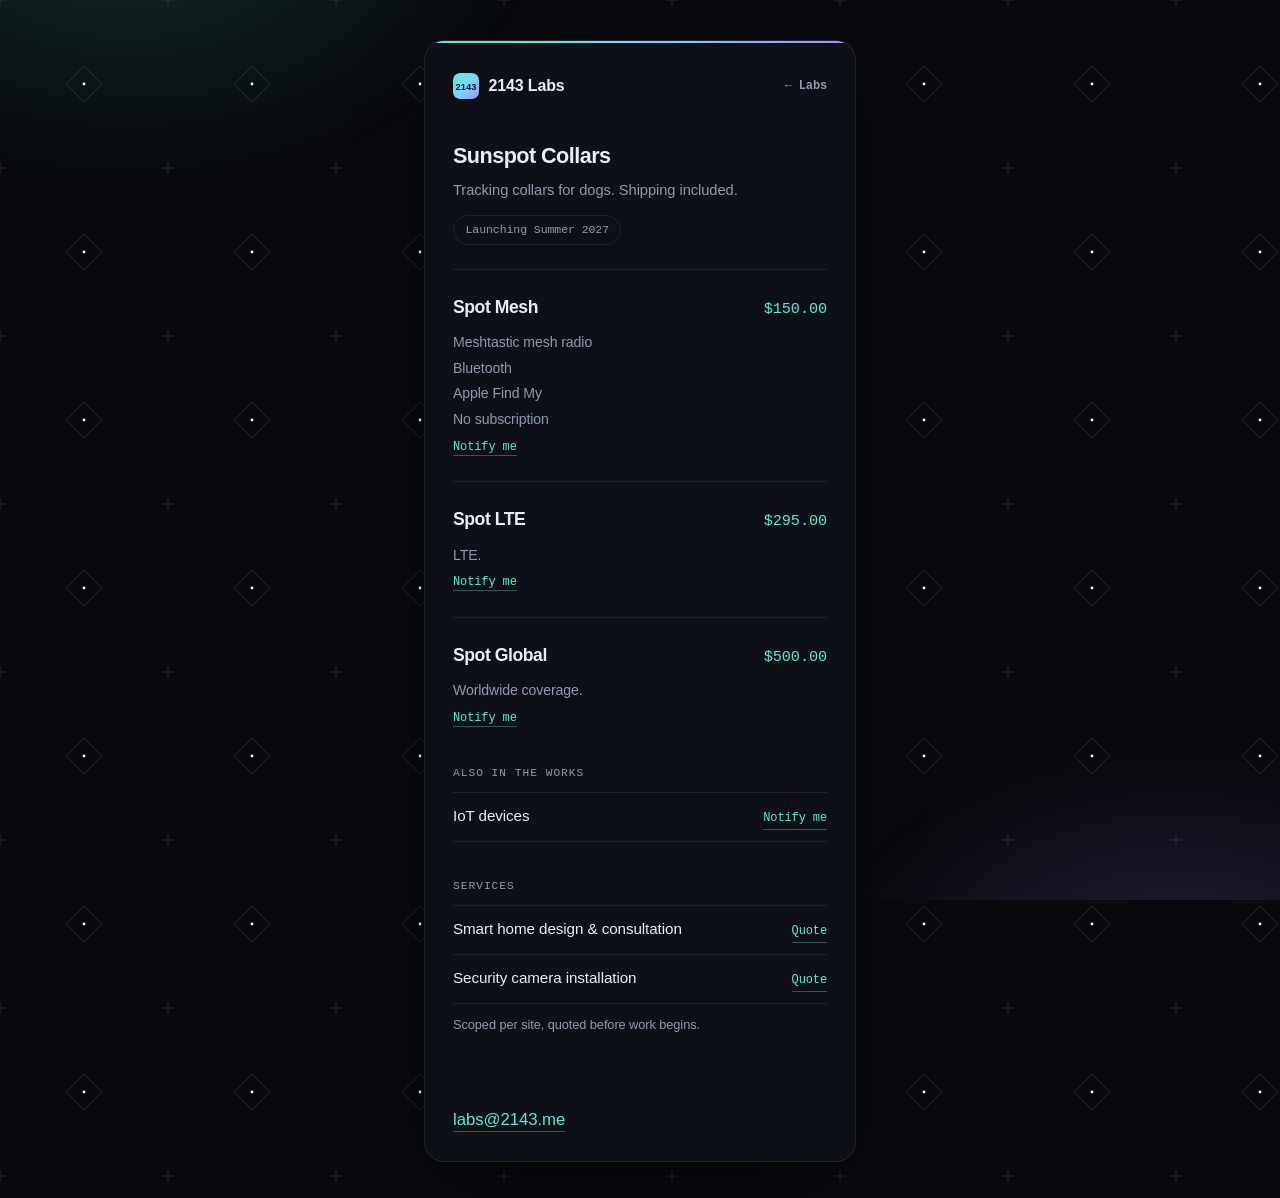
==== store/index.html @ ad85647a "feat(store): add Sunspot Collars pre-launch store page Adds /store/ announcing the Sunspot Collars l" ====
<!doctype html>
<html lang="en">
<head>
  <meta charset="utf-8">
  <meta name="viewport" content="width=device-width, initial-scale=1">
  <title>Sunspot Collars — 2143 Labs</title>
  <meta name="description" content="Sunspot Collars — mesh, LTE, and global tracking collars. Launching Summer 2027.">
  <meta name="theme-color" content="#08090d">
  <meta name="color-scheme" content="dark">
  <link rel="icon" href="/favicon.svg" type="image/svg+xml">
  <link rel="canonical" href="https://labs.2143.me/store/">
  <meta property="og:type" content="website">
  <meta property="og:title" content="Sunspot Collars — 2143 Labs">
  <meta property="og:description" content="Mesh, LTE, and global tracking collars. Launching Summer 2027.">
  <meta property="og:url" content="https://labs.2143.me/store/">
  <link rel="stylesheet" href="/style.css">
</head>
<!--
  NOT LAUNCHED. Nothing here is purchasable; every CTA is interest capture.

  OPEN VALUES
    - Spot LTE's only known fact is "LTE". Its feature list is unfilled.
    - Spot Global's transport is UNCONFIRMED. Do not assume satellite.
    - Tier prices are visible while unlaunched. Hide them if they may move.
    - "No subscription" on Mesh follows from Meshtastic + Bluetooth + Find My
      (all licence-free, no airtime). Confirm before making it a claim.
    - Notify targets are mailto placeholders. A real waitlist needs a backend,
      and is the only thing on this page that would measure demand.
  OPEN QUESTIONS
    - does Mesh need a base station or a second Meshtastic node to be useful?
    - what airtime do LTE and Global include, and for how long?
    - do LTE and Global also carry Bluetooth and Find My as fallback?
-->
<body>
  <main class="viewport">
    <header class="brand">
      <img src="/favicon.svg" alt="" width="26" height="26">
      <span>2143 Labs</span>
      <a class="back" href="/">← Labs</a>
    </header>

    <section class="item">
      <div class="item__head">
        <h1 class="item__name">Sunspot Collars</h1>
      </div>
      <p class="item__desc">Tracking collars for dogs. Shipping included.</p>
      <p class="launch">Launching Summer 2027</p>
    </section>

    <section class="tier">
      <div class="item__head">
        <h2 class="item__name">Spot Mesh</h2>
        <span class="item__price">$150.00</span>
      </div>
      <ul class="tier__feat">
        <li>Meshtastic mesh radio</li>
        <li>Bluetooth</li>
        <li>Apple Find My</li>
        <li>No subscription</li>
      </ul>
      <a class="detail" href="mailto:labs@2143.me?subject=Spot%20Mesh">Notify me</a>
    </section>

    <section class="tier">
      <div class="item__head">
        <h2 class="item__name">Spot LTE</h2>
        <span class="item__price">$295.00</span>
      </div>
      <ul class="tier__feat">
        <li>LTE.</li>
      </ul>
      <a class="detail" href="mailto:labs@2143.me?subject=Spot%20LTE">Notify me</a>
    </section>

    <section class="tier">
      <div class="item__head">
        <h2 class="item__name">Spot Global</h2>
        <span class="item__price">$500.00</span>
      </div>
      <ul class="tier__feat">
        <li>Worldwide coverage.</li>
      </ul>
      <a class="detail" href="mailto:labs@2143.me?subject=Spot%20Global">Notify me</a>
    </section>

    <h2 class="section">Also in the works</h2>
    <ul class="products">
      <li>
        <span>IoT devices</span>
        <a class="detail" href="mailto:labs@2143.me?subject=IoT%20devices">Notify me</a>
      </li>
    </ul>

    <h2 class="section">Services</h2>
    <ul class="products">
      <li>
        <span>Smart home design &amp; consultation</span>
        <a class="detail" href="mailto:labs@2143.me?subject=Smart%20home%20consultation">Quote</a>
      </li>
      <li>
        <span>Security camera installation</span>
        <a class="detail" href="mailto:labs@2143.me?subject=Camera%20installation">Quote</a>
      </li>
    </ul>
    <p class="note">Scoped per site, quoted before work begins.</p>

    <footer class="contact">
      <p><a class="email" href="mailto:labs@2143.me">labs@2143.me</a></p>
    </footer>
  </main>
</body>
</html>
---- style.css ----
/* 2143 Labs — one page, one stylesheet, no external requests.
   Mobile: the column is the page. Desktop: the column keeps its reading
   width and height, over a tiled background. */

:root {
  --bg: #08090d;
  --panel: #0d1017;
  --text: #e9edf5;
  --muted: #8f9aae;
  --line: rgba(255, 255, 255, 0.08);
  --accent: #5eead4;
  --accent-2: #a78bfa;
  --mono: ui-monospace, SFMono-Regular, "SF Mono", Menlo, Consolas, monospace;
}

* {
  box-sizing: border-box;
}

html {
  -webkit-text-size-adjust: 100%;
}

body {
  margin: 0;
  background-color: var(--bg);
  background-image: url("/tile.svg");
  background-size: 168px 168px;
  color: var(--text);
  font: 400 16px/1.55 ui-sans-serif, -apple-system, "Segoe UI", Roboto, "Helvetica Neue", Arial, sans-serif;
  letter-spacing: -0.005em;
  -webkit-font-smoothing: antialiased;
}

/* Brand glow over the tile. */
body::before {
  content: "";
  position: fixed;
  inset: 0;
  background:
    radial-gradient(42rem 28rem at 10% -10%, rgba(94, 234, 212, 0.14), transparent 62%),
    radial-gradient(38rem 26rem at 92% 110%, rgba(167, 139, 250, 0.18), transparent 60%);
  pointer-events: none;
}

/* The reading column. */
.viewport {
  position: relative;
  display: flex;
  flex-direction: column;
  overflow: hidden;
  margin: 0 auto;
  padding: 1.75rem 1.5rem 2rem;
  min-height: 100svh;
  min-height: 100dvh;
  background: var(--panel);
}

.viewport::before {
  content: "";
  position: absolute;
  inset: 0 0 auto;
  height: 2px;
  background: linear-gradient(90deg, var(--accent), #7dd3fc 55%, var(--accent-2));
}

/* Above phone width the column stops growing, and the tile takes the rest. */
@media (min-width: 42rem) {
  .viewport {
    max-width: 27rem;
    min-height: min(100svh - 5rem, 40rem);
    margin: 2.5rem auto;
    padding: 2rem 1.75rem 1.75rem;
    border: 1px solid var(--line);
    border-radius: 20px;
    box-shadow: 0 24px 70px -28px rgba(0, 0, 0, 0.9);
  }

  /* Inside the framed column the contact block sits at the bottom. */
  .contact {
    margin-top: auto;
    padding-top: 2rem;
  }
}

.brand {
  display: flex;
  align-items: center;
  gap: 0.6rem;
  font-weight: 650;
  letter-spacing: -0.01em;
}

.brand img {
  display: block;
  border-radius: 7px;
}

.lede {
  margin: 2.5rem 0 0;
  font-size: clamp(1.25rem, 5.4vw, 1.5rem);
  line-height: 1.28;
  font-weight: 500;
  letter-spacing: -0.028em;
}

.lede__tail {
  color: var(--muted);
}

.products {
  margin: 2.25rem 0 0;
  padding: 0;
  list-style: none;
  border-top: 1px solid var(--line);
}

.products li {
  display: flex;
  flex-wrap: wrap;
  align-items: baseline;
  justify-content: space-between;
  gap: 0.2rem 0.75rem;
  padding: 0.7rem 0;
  border-bottom: 1px solid var(--line);
  font-size: 0.95rem;
}

.detail {
  font-family: var(--mono);
  font-size: 0.75rem;
  letter-spacing: -0.01em;
  color: var(--muted);
  white-space: nowrap;
}

a.detail {
  color: var(--accent);
  text-decoration: none;
  padding-bottom: 1px;
  border-bottom: 1px solid rgba(94, 234, 212, 0.35);
}

a.detail:hover {
  border-bottom-color: currentColor;
}

.contact {
  margin-top: 2.5rem;
}

.contact p {
  margin: 0;
}

.status {
  display: flex;
  align-items: center;
  gap: 0.5rem;
  margin-bottom: 1rem;
  font-family: var(--mono);
  font-size: 0.75rem;
  color: var(--muted);
}

.status__dot {
  width: 0.45rem;
  height: 0.45rem;
  border-radius: 50%;
  background: var(--accent);
  box-shadow: 0 0 0 3px rgba(94, 234, 212, 0.14);
}

.email {
  font-size: 1.05rem;
  color: var(--accent);
  text-decoration: none;
  padding-bottom: 2px;
  border-bottom: 1px solid rgba(94, 234, 212, 0.35);
}

.email:hover {
  border-bottom-color: currentColor;
}

:focus-visible {
  outline: 2px solid var(--accent);
  outline-offset: 3px;
  border-radius: 4px;
}

/* --- Store ------------------------------------------------------------- */

.back {
  margin-left: auto;
  font-family: var(--mono);
  font-size: 0.75rem;
  color: var(--muted);
  text-decoration: none;
}

.back:hover {
  color: var(--text);
}

.item {
  margin-top: 2.5rem;
}

.item__head {
  display: flex;
  align-items: baseline;
  justify-content: space-between;
  gap: 0.75rem;
}

.item__name {
  margin: 0;
  font-size: 1.35rem;
  font-weight: 620;
  letter-spacing: -0.025em;
}

.item__price {
  font-family: var(--mono);
  font-size: 0.95rem;
  color: var(--accent);
}

.item__desc {
  margin: 0.4rem 0 0;
  font-size: 0.92rem;
  color: var(--muted);
}

.section {
  margin: 2.25rem 0 0;
  font-family: var(--mono);
  font-size: 0.7rem;
  font-weight: 500;
  letter-spacing: 0.09em;
  text-transform: uppercase;
  color: var(--muted);
}

.section + .products {
  margin-top: 0.6rem;
}

.note {
  margin: 0.7rem 0 0;
  font-size: 0.8rem;
  color: var(--muted);
}

.tier {
  margin-top: 1.5rem;
  padding-top: 1.5rem;
  border-top: 1px solid var(--line);
}

.tier .item__name {
  font-size: 1.1rem;
}

.tier__feat {
  margin: 0.55rem 0 0;
  padding: 0;
  list-style: none;
  font-size: 0.88rem;
  color: var(--muted);
}

.tier__feat li {
  padding: 0.12rem 0;
}

.launch {
  display: inline-block;
  margin: 0.85rem 0 0;
  padding: 0.3rem 0.72rem;
  border: 1px solid var(--line);
  border-radius: 999px;
  font-family: var(--mono);
  font-size: 0.72rem;
  color: var(--muted);
}
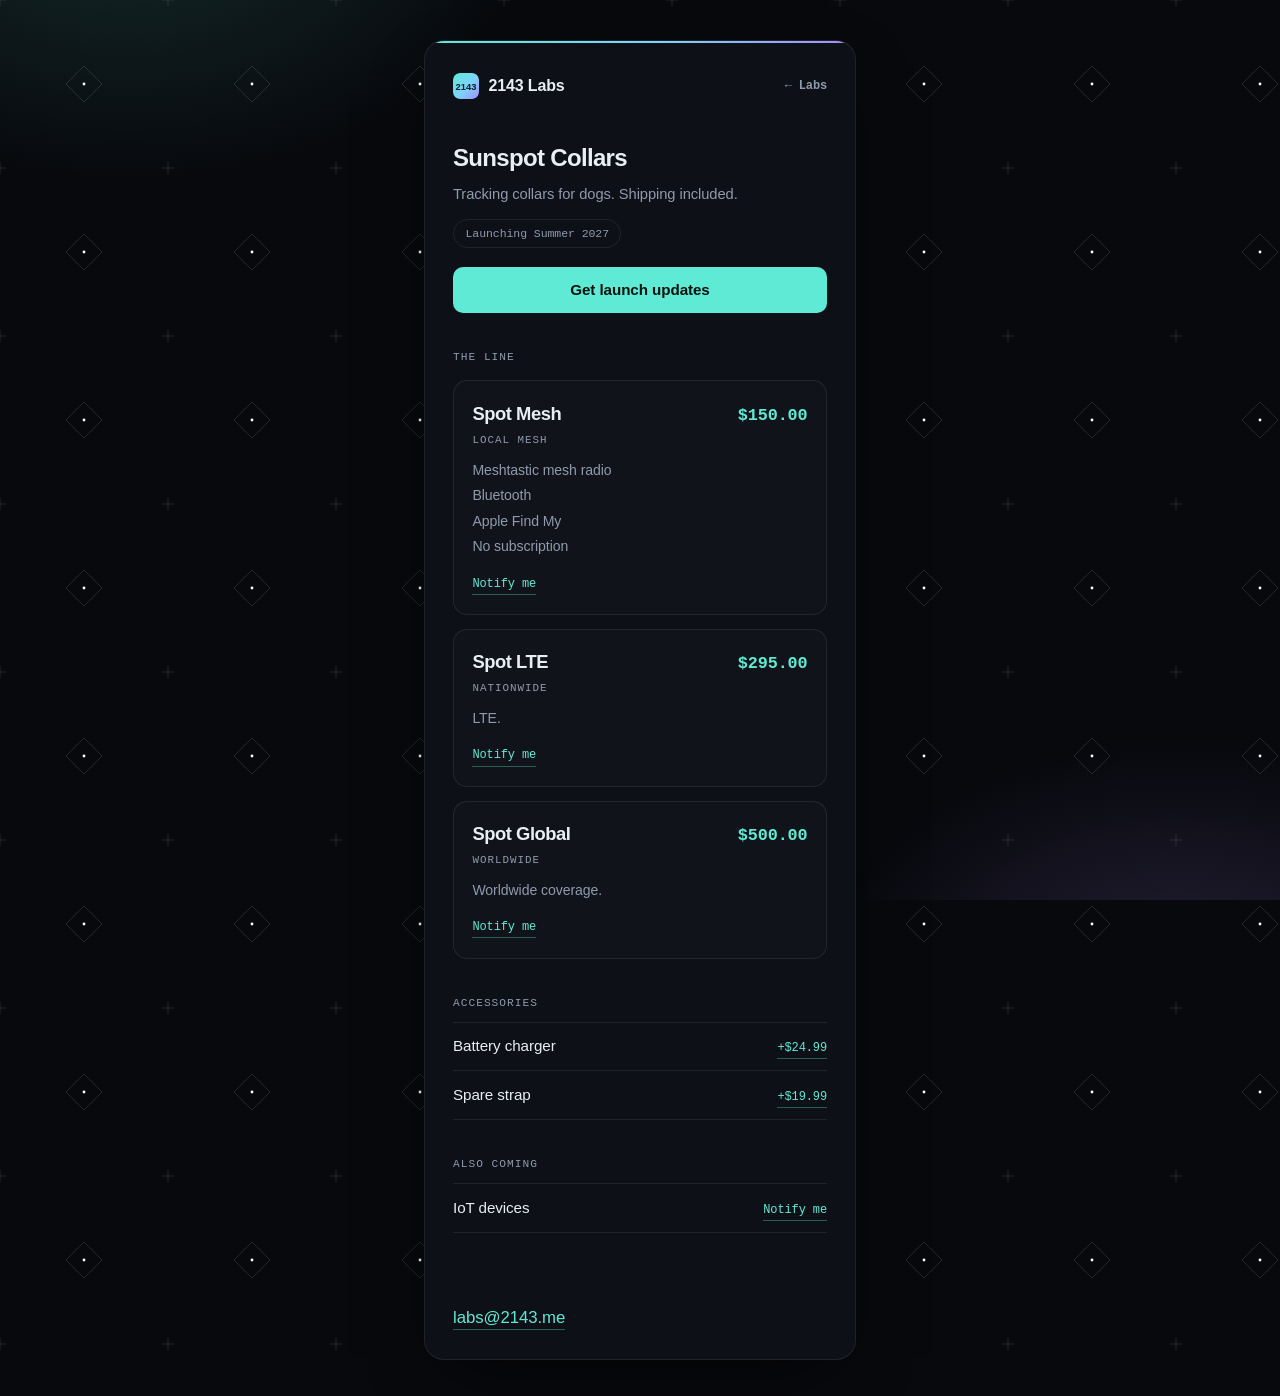
==== commit 4a024a2d: "feat(store): focus the store on the collars, move services to the landing page The store listed a pr" ====
--- a/store/index.html
+++ b/store/index.html
@@ -16,7 +16,10 @@
   <link rel="stylesheet" href="/style.css">
 </head>
 <!--
-  NOT LAUNCHED. Nothing here is purchasable; every CTA is interest capture.
+  THE STORE SELLS COLLARS. Services live on the landing page at /.
+
+  NOT LAUNCHED. Nothing here is purchasable; every call to action captures
+  interest by mailto.
 
   OPEN VALUES
     - Spot LTE's only known fact is "LTE". Its feature list is unfilled.
@@ -24,12 +27,15 @@
     - Tier prices are visible while unlaunched. Hide them if they may move.
     - "No subscription" on Mesh follows from Meshtastic + Bluetooth + Find My
       (all licence-free, no airtime). Confirm before making it a claim.
-    - Notify targets are mailto placeholders. A real waitlist needs a backend,
-      and is the only thing on this page that would measure demand.
+    - Accessory prices are proposals.
+    - A real waitlist needs a backend. mailto is a placeholder and is the only
+      thing here that would measure demand.
   OPEN QUESTIONS
     - does Mesh need a base station or a second Meshtastic node to be useful?
     - what airtime do LTE and Global include, and for how long?
     - do LTE and Global also carry Bluetooth and Find My as fallback?
+    - the Apple Find My feature is unresolved: MFi forbids competing location
+      networks, so Meshtastic and Find My may not ship together.
 -->
 <body>
   <main class="viewport">
@@ -39,19 +45,21 @@
       <a class="back" href="/">← Labs</a>
     </header>
 
-    <section class="item">
-      <div class="item__head">
-        <h1 class="item__name">Sunspot Collars</h1>
-      </div>
-      <p class="item__desc">Tracking collars for dogs. Shipping included.</p>
+    <section class="intro">
+      <h1 class="intro__name">Sunspot Collars</h1>
+      <p class="intro__desc">Tracking collars for dogs. Shipping included.</p>
       <p class="launch">Launching Summer 2027</p>
+      <a class="cta" href="mailto:labs@2143.me?subject=Sunspot%20launch%20updates">Get launch updates</a>
     </section>
 
+    <h2 class="section">The line</h2>
+
     <section class="tier">
-      <div class="item__head">
-        <h2 class="item__name">Spot Mesh</h2>
-        <span class="item__price">$150.00</span>
+      <div class="tier__head">
+        <h3 class="tier__name">Spot Mesh</h3>
+        <span class="tier__price">$150.00</span>
       </div>
+      <p class="tier__role">Local mesh</p>
       <ul class="tier__feat">
         <li>Meshtastic mesh radio</li>
         <li>Bluetooth</li>
@@ -62,10 +70,11 @@
     </section>
 
     <section class="tier">
-      <div class="item__head">
-        <h2 class="item__name">Spot LTE</h2>
-        <span class="item__price">$295.00</span>
+      <div class="tier__head">
+        <h3 class="tier__name">Spot LTE</h3>
+        <span class="tier__price">$295.00</span>
       </div>
+      <p class="tier__role">Nationwide</p>
       <ul class="tier__feat">
         <li>LTE.</li>
       </ul>
@@ -73,17 +82,30 @@
     </section>
 
     <section class="tier">
-      <div class="item__head">
-        <h2 class="item__name">Spot Global</h2>
-        <span class="item__price">$500.00</span>
+      <div class="tier__head">
+        <h3 class="tier__name">Spot Global</h3>
+        <span class="tier__price">$500.00</span>
       </div>
+      <p class="tier__role">Worldwide</p>
       <ul class="tier__feat">
         <li>Worldwide coverage.</li>
       </ul>
       <a class="detail" href="mailto:labs@2143.me?subject=Spot%20Global">Notify me</a>
     </section>
 
-    <h2 class="section">Also in the works</h2>
+    <h2 class="section">Accessories</h2>
+    <ul class="products">
+      <li>
+        <span>Battery charger</span>
+        <a class="detail" href="mailto:labs@2143.me?subject=Battery%20charger">+$24.99</a>
+      </li>
+      <li>
+        <span>Spare strap</span>
+        <a class="detail" href="mailto:labs@2143.me?subject=Spare%20strap">+$19.99</a>
+      </li>
+    </ul>
+
+    <h2 class="section">Also coming</h2>
     <ul class="products">
       <li>
         <span>IoT devices</span>
@@ -91,19 +113,6 @@
       </li>
     </ul>
 
-    <h2 class="section">Services</h2>
-    <ul class="products">
-      <li>
-        <span>Smart home design &amp; consultation</span>
-        <a class="detail" href="mailto:labs@2143.me?subject=Smart%20home%20consultation">Quote</a>
-      </li>
-      <li>
-        <span>Security camera installation</span>
-        <a class="detail" href="mailto:labs@2143.me?subject=Camera%20installation">Quote</a>
-      </li>
-    </ul>
-    <p class="note">Scoped per site, quoted before work begins.</p>
-
     <footer class="contact">
       <p><a class="email" href="mailto:labs@2143.me">labs@2143.me</a></p>
     </footer>
--- a/style.css
+++ b/style.css
@@ -203,34 +203,42 @@
   color: var(--text);
 }
 
-.item {
+.intro {
   margin-top: 2.5rem;
 }
 
-.item__head {
+.intro__name {
+  margin: 0;
+  font-size: 1.5rem;
+  font-weight: 620;
+  letter-spacing: -0.028em;
+}
+
+.intro__desc {
+  margin: 0.4rem 0 0;
+  font-size: 0.92rem;
+  color: var(--muted);
+}
+
+.tier__head {
   display: flex;
   align-items: baseline;
   justify-content: space-between;
   gap: 0.75rem;
 }
 
-.item__name {
+.tier__name {
   margin: 0;
-  font-size: 1.35rem;
+  font-size: 1.15rem;
   font-weight: 620;
   letter-spacing: -0.025em;
 }
 
-.item__price {
-  font-family: var(--mono);
-  font-size: 0.95rem;
+.tier__price {
+  font-family: var(--mono);
+  font-size: 1.05rem;
+  font-weight: 600;
   color: var(--accent);
-}
-
-.item__desc {
-  margin: 0.4rem 0 0;
-  font-size: 0.92rem;
-  color: var(--muted);
 }
 
 .section {
@@ -254,13 +262,42 @@
 }
 
 .tier {
-  margin-top: 1.5rem;
-  padding-top: 1.5rem;
-  border-top: 1px solid var(--line);
-}
-
-.tier .item__name {
-  font-size: 1.1rem;
+  margin-top: 0.85rem;
+  padding: 1.15rem 1.15rem 1.2rem;
+  border: 1px solid var(--line);
+  border-radius: 14px;
+  background: rgba(255, 255, 255, 0.015);
+}
+
+.tier__role {
+  margin: 0.2rem 0 0;
+  font-family: var(--mono);
+  font-size: 0.68rem;
+  letter-spacing: 0.09em;
+  text-transform: uppercase;
+  color: var(--muted);
+}
+
+.tier .detail {
+  display: inline-block;
+  margin-top: 0.9rem;
+}
+
+.cta {
+  display: block;
+  margin-top: 1.15rem;
+  padding: 0.72rem 1rem;
+  border-radius: 10px;
+  background: var(--accent);
+  color: #04120f;
+  font-size: 0.95rem;
+  font-weight: 650;
+  text-align: center;
+  text-decoration: none;
+}
+
+.cta:hover {
+  background: #7bf0dd;
 }
 
 .tier__feat {
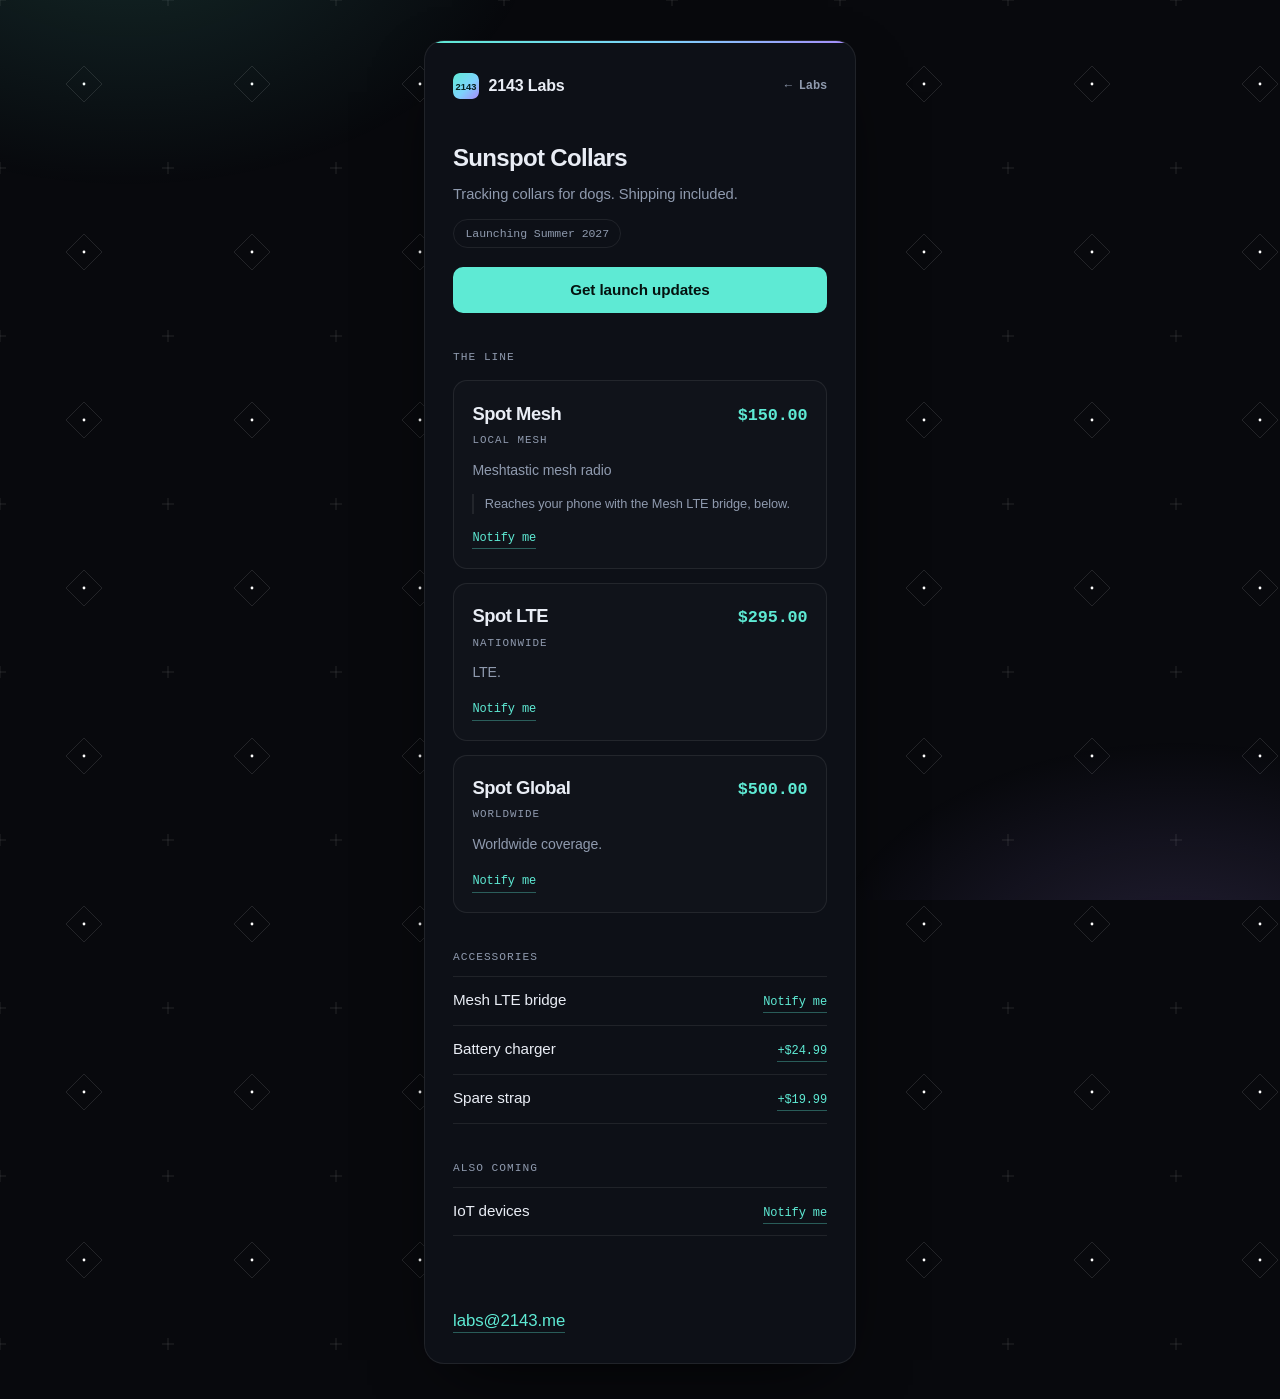
==== commit c0896a72: "feat(store): make Spot Mesh Meshtastic-only, add the Mesh LTE bridge Spot Mesh carries no Apple Find" ====
--- a/store/index.html
+++ b/store/index.html
@@ -21,21 +21,28 @@
   NOT LAUNCHED. Nothing here is purchasable; every call to action captures
   interest by mailto.
 
+  Spot Mesh is Meshtastic ONLY. There is no Apple Find My on it, which settles
+  the earlier MFi concern: no Apple authentication chip, no certification, and
+  no clash with the MFi rule against competing location networks. The GPL-3.0
+  Meshtastic obligations still apply to this tier.
+
   OPEN VALUES
+    - the Mesh LTE bridge has no price and no confirmed name
     - Spot LTE's only known fact is "LTE". Its feature list is unfilled.
     - Spot Global's transport is UNCONFIRMED. Do not assume satellite.
-    - Tier prices are visible while unlaunched. Hide them if they may move.
-    - "No subscription" on Mesh follows from Meshtastic + Bluetooth + Find My
-      (all licence-free, no airtime). Confirm before making it a claim.
-    - Accessory prices are proposals.
-    - A real waitlist needs a backend. mailto is a placeholder and is the only
+    - accessory prices are proposals
+    - tier prices are visible while unlaunched; hide them if they may move
+    - a real waitlist needs a backend. mailto is a placeholder and is the only
       thing here that would measure demand.
   OPEN QUESTIONS
-    - does Mesh need a base station or a second Meshtastic node to be useful?
+    - is the bridge the only way Mesh reaches a phone, or does a home base
+      station do it too? This changes how the $150 tier reads.
+    - does Spot Mesh still have Bluetooth? Meshtastic nodes normally reach the
+      phone app over BLE, but that is not confirmed here.
+    - is the bridge priced so Mesh + bridge stays clear of the $295 LTE tier?
+      If it does not, the two cannibalise each other.
     - what airtime do LTE and Global include, and for how long?
-    - do LTE and Global also carry Bluetooth and Find My as fallback?
-    - the Apple Find My feature is unresolved: MFi forbids competing location
-      networks, so Meshtastic and Find My may not ship together.
+    - do LTE and Global also carry a mesh radio as fallback?
 -->
 <body>
   <main class="viewport">
@@ -62,10 +69,8 @@
       <p class="tier__role">Local mesh</p>
       <ul class="tier__feat">
         <li>Meshtastic mesh radio</li>
-        <li>Bluetooth</li>
-        <li>Apple Find My</li>
-        <li>No subscription</li>
       </ul>
+      <p class="tier__note">Reaches your phone with the Mesh LTE bridge, below.</p>
       <a class="detail" href="mailto:labs@2143.me?subject=Spot%20Mesh">Notify me</a>
     </section>
 
@@ -96,6 +101,10 @@
     <h2 class="section">Accessories</h2>
     <ul class="products">
       <li>
+        <span>Mesh LTE bridge</span>
+        <a class="detail" href="mailto:labs@2143.me?subject=Mesh%20LTE%20bridge">Notify me</a>
+      </li>
+      <li>
         <span>Battery charger</span>
         <a class="detail" href="mailto:labs@2143.me?subject=Battery%20charger">+$24.99</a>
       </li>
--- a/style.css
+++ b/style.css
@@ -312,6 +312,15 @@
   padding: 0.12rem 0;
 }
 
+/* A caveat on a tier, not a selling point. */
+.tier__note {
+  margin: 0.7rem 0 0;
+  padding-left: 0.65rem;
+  border-left: 2px solid var(--line);
+  font-size: 0.8rem;
+  color: var(--muted);
+}
+
 .launch {
   display: inline-block;
   margin: 0.85rem 0 0;
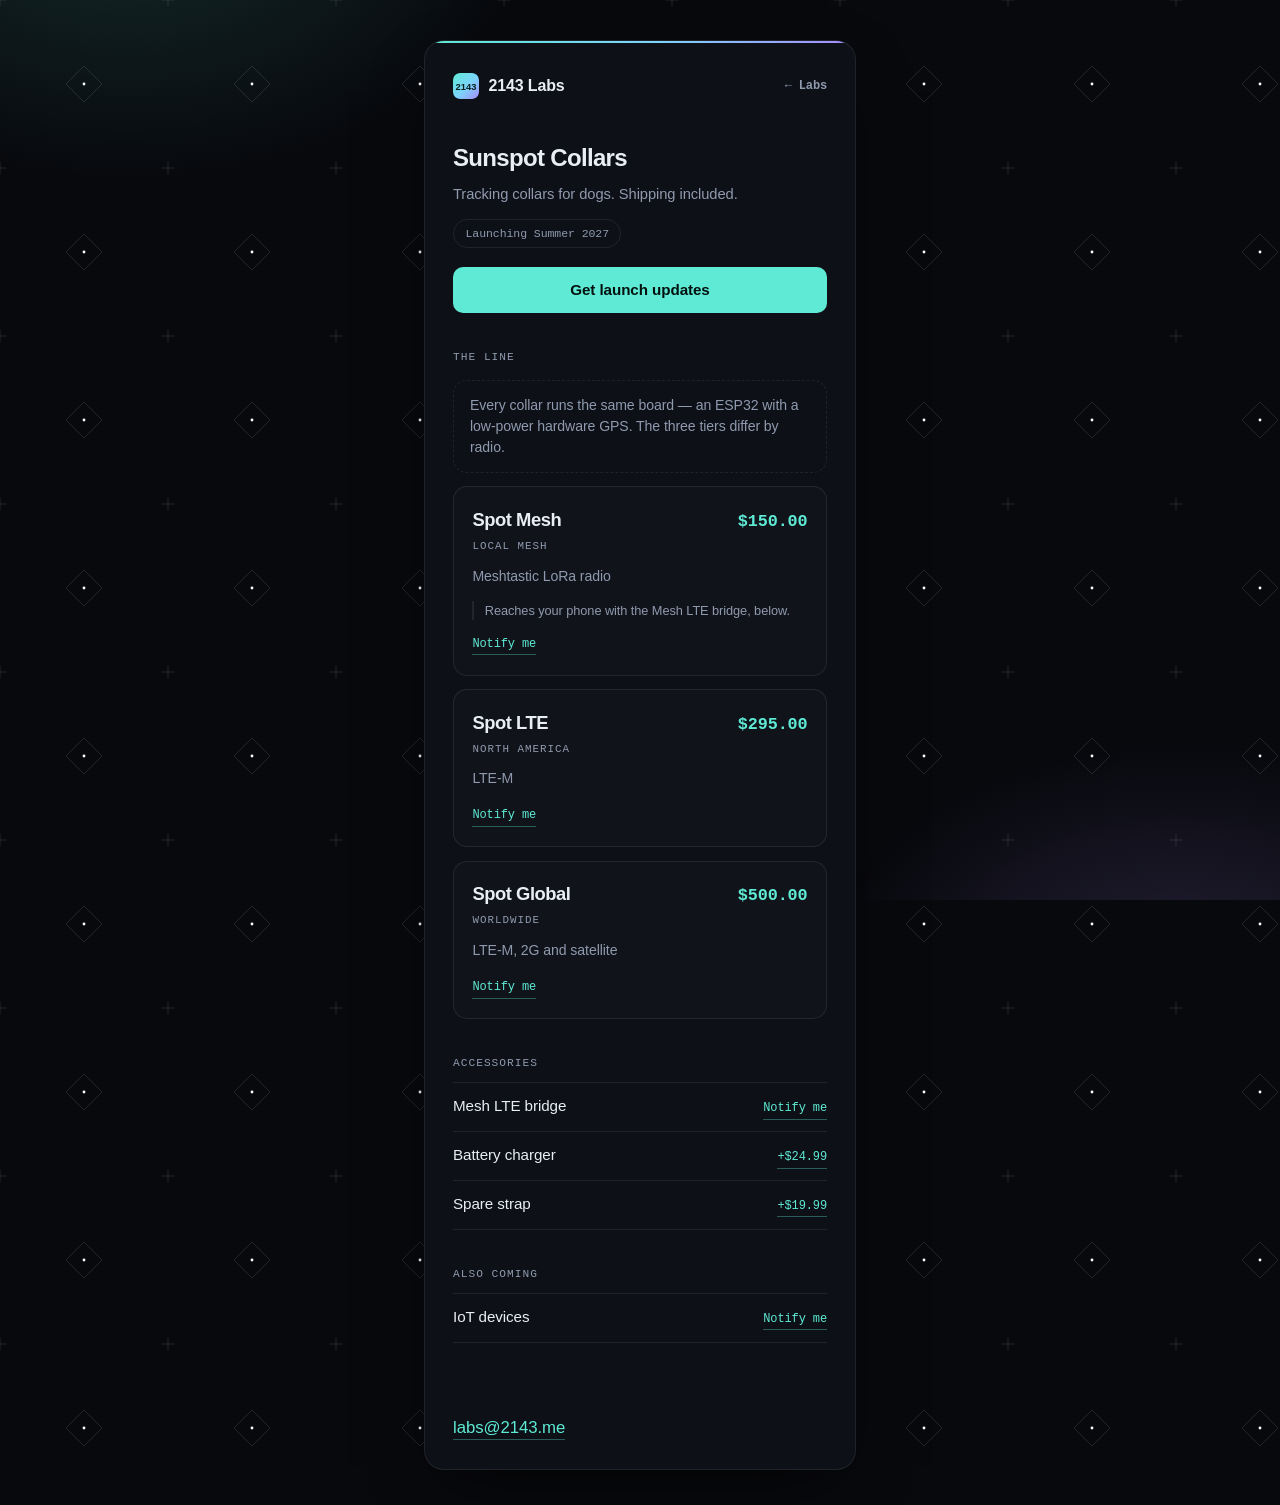
==== commit 2b2d9c7b: "feat(store): state the shared board, differentiate tiers by radio All three tiers run the same ESP32" ====
--- a/store/index.html
+++ b/store/index.html
@@ -21,15 +21,36 @@
   NOT LAUNCHED. Nothing here is purchasable; every call to action captures
   interest by mailto.
 
-  Spot Mesh is Meshtastic ONLY. There is no Apple Find My on it, which settles
-  the earlier MFi concern: no Apple authentication chip, no certification, and
-  no clash with the MFi rule against competing location networks. The GPL-3.0
-  Meshtastic obligations still apply to this tier.
+  ARCHITECTURE
+    All three tiers run the same custom board: an ESP32-class microprocessor
+    driving a low-power hardware GPS module. The tiers differ by RADIO, not by
+    capability, so the shared hardware is stated once above the cards and each
+    card lists only its radio.
+
+    Position comes from the dedicated GPS on that board, NOT from the radio
+    module. This matters: the Spot LTE module (u-blox SARA-R510S-01B) has no
+    satellite-positioning receiver at all, which would have been a problem if
+    the board depended on it. It does not. No position claim should be written
+    against any radio module.
+
+  RADIOS, from the modules named:
+    Spot Mesh   open-source LoRa running Meshtastic. Meshtastic only, no Apple
+                Find My, which settles the earlier MFi concern: no Apple
+                authentication chip, no certification, no clash with the MFi
+                rule against competing location networks. The GPL-3.0
+                Meshtastic obligations still apply.
+    Spot LTE    Particle B404X, u-blox SARA-R510S-01B, LTE Cat M1, bands
+                2/4/5/12/13, US/Canada/Mexico ONLY. EtherSIM embedded.
+    Spot Global Particle M635e, LTE-M + 2G + NB-NTN satellite on Skylo,
+                Skylo-certified. About $94.95 for the bare module.
 
   OPEN VALUES
     - the Mesh LTE bridge has no price and no confirmed name
-    - Spot LTE's only known fact is "LTE". Its feature list is unfilled.
-    - Spot Global's transport is UNCONFIRMED. Do not assume satellite.
+    - the ESP32 variant is unknown, so no Wi-Fi or Bluetooth claim is made.
+      ESP32 variants differ (S2 has no Bluetooth, H2 has no Wi-Fi). Confirm the
+      variant before claiming either.
+    - what the board's "other things" are is unknown
+    - "radio extensions" on the Mesh tier is unstated; not written up
     - accessory prices are proposals
     - tier prices are visible while unlaunched; hide them if they may move
     - a real waitlist needs a backend. mailto is a placeholder and is the only
@@ -37,12 +58,11 @@
   OPEN QUESTIONS
     - is the bridge the only way Mesh reaches a phone, or does a home base
       station do it too? This changes how the $150 tier reads.
-    - does Spot Mesh still have Bluetooth? Meshtastic nodes normally reach the
-      phone app over BLE, but that is not confirmed here.
+    - what airtime do LTE and Global include, and for how long? Satellite is
+      the sharp edge: NB-NTN on Skylo is a recurring service, so a $500
+      one-time price cannot fund it indefinitely.
     - is the bridge priced so Mesh + bridge stays clear of the $295 LTE tier?
-      If it does not, the two cannibalise each other.
-    - what airtime do LTE and Global include, and for how long?
-    - do LTE and Global also carry a mesh radio as fallback?
+    - which GPS modules, and is accuracy quoted anywhere?
 -->
 <body>
   <main class="viewport">
@@ -61,6 +81,11 @@
 
     <h2 class="section">The line</h2>
 
+    <p class="shared">
+      Every collar runs the same board — an ESP32 with a low-power hardware GPS.
+      The three tiers differ by radio.
+    </p>
+
     <section class="tier">
       <div class="tier__head">
         <h3 class="tier__name">Spot Mesh</h3>
@@ -68,7 +93,7 @@
       </div>
       <p class="tier__role">Local mesh</p>
       <ul class="tier__feat">
-        <li>Meshtastic mesh radio</li>
+        <li>Meshtastic LoRa radio</li>
       </ul>
       <p class="tier__note">Reaches your phone with the Mesh LTE bridge, below.</p>
       <a class="detail" href="mailto:labs@2143.me?subject=Spot%20Mesh">Notify me</a>
@@ -79,9 +104,9 @@
         <h3 class="tier__name">Spot LTE</h3>
         <span class="tier__price">$295.00</span>
       </div>
-      <p class="tier__role">Nationwide</p>
+      <p class="tier__role">North America</p>
       <ul class="tier__feat">
-        <li>LTE.</li>
+        <li>LTE-M</li>
       </ul>
       <a class="detail" href="mailto:labs@2143.me?subject=Spot%20LTE">Notify me</a>
     </section>
@@ -93,7 +118,7 @@
       </div>
       <p class="tier__role">Worldwide</p>
       <ul class="tier__feat">
-        <li>Worldwide coverage.</li>
+        <li>LTE-M, 2G and satellite</li>
       </ul>
       <a class="detail" href="mailto:labs@2143.me?subject=Spot%20Global">Notify me</a>
     </section>
--- a/style.css
+++ b/style.css
@@ -261,6 +261,18 @@
   color: var(--muted);
 }
 
+/* Hardware every tier shares, stated once. Dashed to read as context rather
+   than as another product. */
+.shared {
+  margin: 0.85rem 0 0;
+  padding: 0.85rem 1rem;
+  border: 1px dashed var(--line);
+  border-radius: 14px;
+  font-size: 0.88rem;
+  line-height: 1.5;
+  color: var(--muted);
+}
+
 .tier {
   margin-top: 0.85rem;
   padding: 1.15rem 1.15rem 1.2rem;
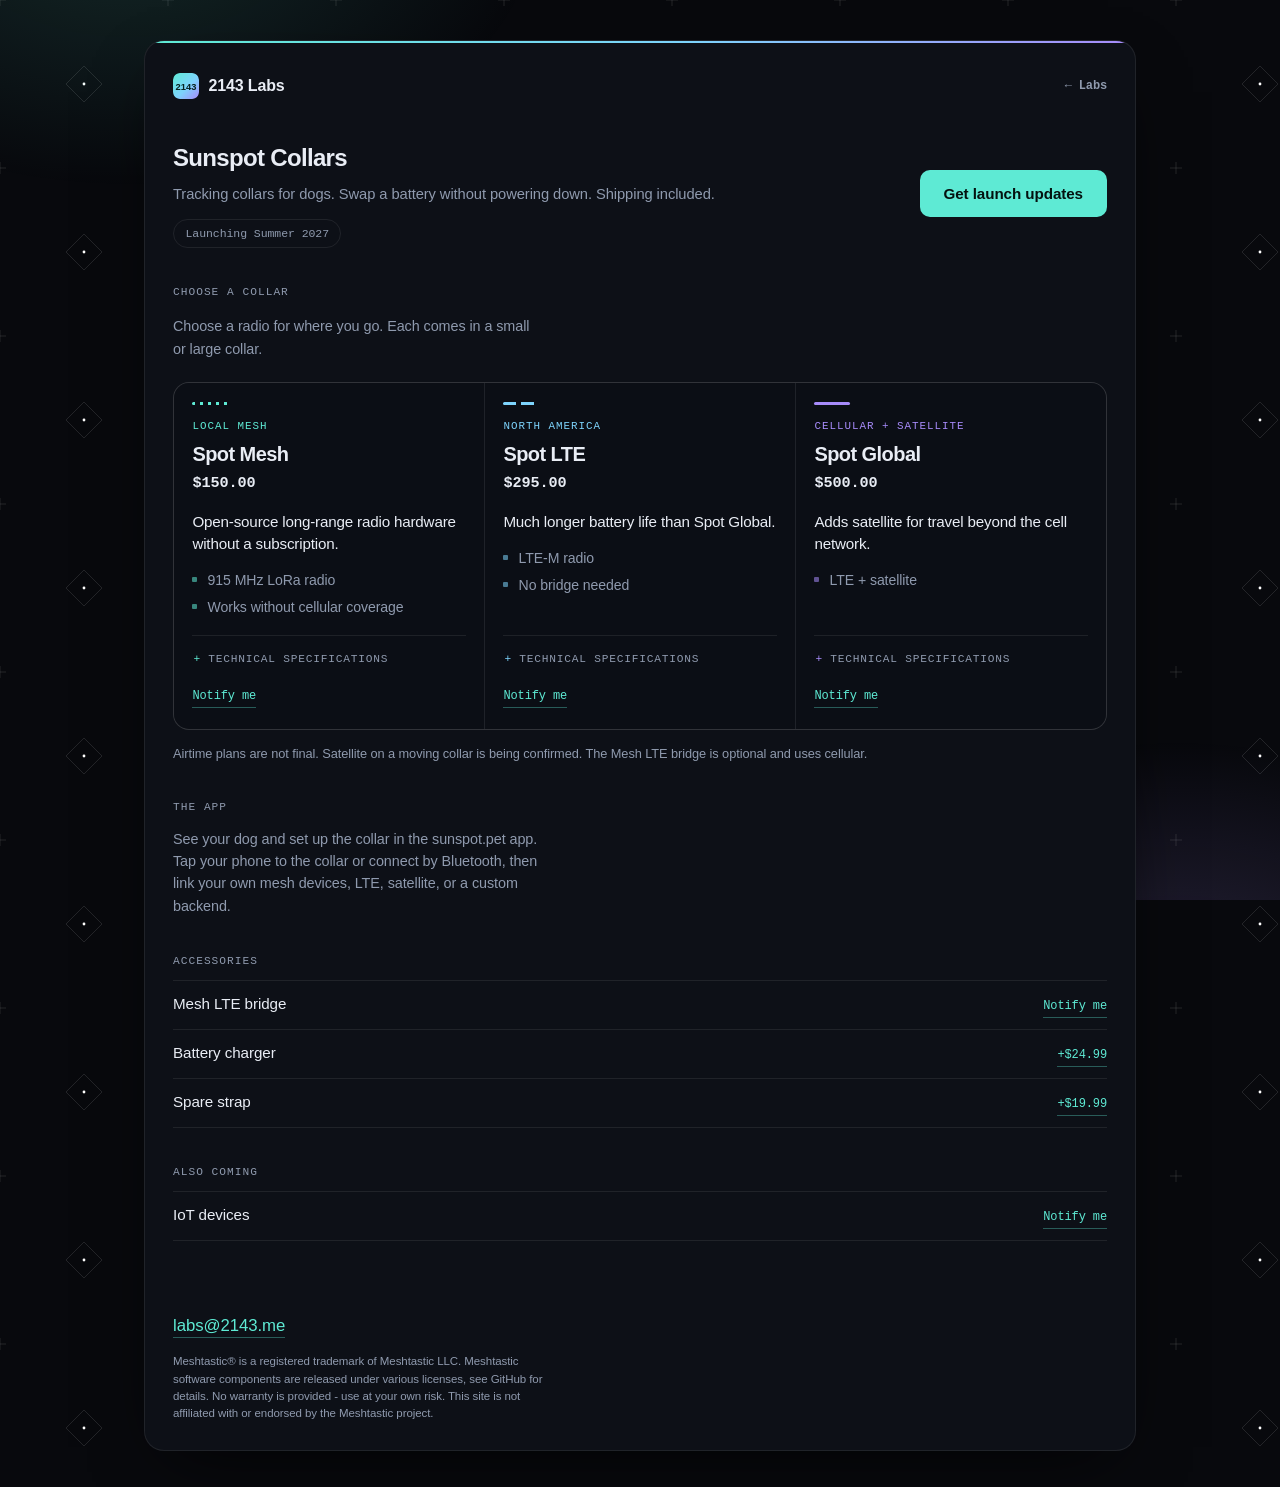
==== commit a7f9feef: "feat(store): clarify collar setup and app experience Simplify the three-tier collar page, describe a" ====
--- a/store/index.html
+++ b/store/index.html
@@ -4,68 +4,24 @@
   <meta charset="utf-8">
   <meta name="viewport" content="width=device-width, initial-scale=1">
   <title>Sunspot Collars — 2143 Labs</title>
-  <meta name="description" content="Sunspot Collars — mesh, LTE, and global tracking collars. Launching Summer 2027.">
+  <meta name="description" content="Sunspot Collars — dog tracking collars with swappable batteries. Mesh, LTE, and satellite. Launching Summer 2027.">
   <meta name="theme-color" content="#08090d">
   <meta name="color-scheme" content="dark">
   <link rel="icon" href="/favicon.svg" type="image/svg+xml">
   <link rel="canonical" href="https://labs.2143.me/store/">
   <meta property="og:type" content="website">
   <meta property="og:title" content="Sunspot Collars — 2143 Labs">
-  <meta property="og:description" content="Mesh, LTE, and global tracking collars. Launching Summer 2027.">
+  <meta property="og:description" content="Dog tracking collars with swappable batteries. Mesh, LTE, and satellite. Launching Summer 2027.">
   <meta property="og:url" content="https://labs.2143.me/store/">
+  <meta property="og:image" content="https://labs.2143.me/store/og.png">
+  <meta property="og:image:width" content="1200">
+  <meta property="og:image:height" content="630">
+  <meta property="og:image:alt" content="Sunspot Collars: Spot Mesh, Spot LTE, and Spot Global. Launching Summer 2027.">
+  <meta name="twitter:card" content="summary_large_image">
   <link rel="stylesheet" href="/style.css">
 </head>
-<!--
-  THE STORE SELLS COLLARS. Services live on the landing page at /.
-
-  NOT LAUNCHED. Nothing here is purchasable; every call to action captures
-  interest by mailto.
-
-  ARCHITECTURE
-    All three tiers run the same custom board: an ESP32-class microprocessor
-    driving a low-power hardware GPS module. The tiers differ by RADIO, not by
-    capability, so the shared hardware is stated once above the cards and each
-    card lists only its radio.
-
-    Position comes from the dedicated GPS on that board, NOT from the radio
-    module. This matters: the Spot LTE module (u-blox SARA-R510S-01B) has no
-    satellite-positioning receiver at all, which would have been a problem if
-    the board depended on it. It does not. No position claim should be written
-    against any radio module.
-
-  RADIOS, from the modules named:
-    Spot Mesh   open-source LoRa running Meshtastic. Meshtastic only, no Apple
-                Find My, which settles the earlier MFi concern: no Apple
-                authentication chip, no certification, no clash with the MFi
-                rule against competing location networks. The GPL-3.0
-                Meshtastic obligations still apply.
-    Spot LTE    Particle B404X, u-blox SARA-R510S-01B, LTE Cat M1, bands
-                2/4/5/12/13, US/Canada/Mexico ONLY. EtherSIM embedded.
-    Spot Global Particle M635e, LTE-M + 2G + NB-NTN satellite on Skylo,
-                Skylo-certified. About $94.95 for the bare module.
-
-  OPEN VALUES
-    - the Mesh LTE bridge has no price and no confirmed name
-    - the ESP32 variant is unknown, so no Wi-Fi or Bluetooth claim is made.
-      ESP32 variants differ (S2 has no Bluetooth, H2 has no Wi-Fi). Confirm the
-      variant before claiming either.
-    - what the board's "other things" are is unknown
-    - "radio extensions" on the Mesh tier is unstated; not written up
-    - accessory prices are proposals
-    - tier prices are visible while unlaunched; hide them if they may move
-    - a real waitlist needs a backend. mailto is a placeholder and is the only
-      thing here that would measure demand.
-  OPEN QUESTIONS
-    - is the bridge the only way Mesh reaches a phone, or does a home base
-      station do it too? This changes how the $150 tier reads.
-    - what airtime do LTE and Global include, and for how long? Satellite is
-      the sharp edge: NB-NTN on Skylo is a recurring service, so a $500
-      one-time price cannot fund it indefinitely.
-    - is the bridge priced so Mesh + bridge stays clear of the $295 LTE tier?
-    - which GPS modules, and is accuracy quoted anywhere?
--->
 <body>
-  <main class="viewport">
+  <main class="viewport viewport--store">
     <header class="brand">
       <img src="/favicon.svg" alt="" width="26" height="26">
       <span>2143 Labs</span>
@@ -73,55 +29,109 @@
     </header>
 
     <section class="intro">
-      <h1 class="intro__name">Sunspot Collars</h1>
-      <p class="intro__desc">Tracking collars for dogs. Shipping included.</p>
-      <p class="launch">Launching Summer 2027</p>
+      <div class="intro__text">
+        <h1 class="intro__name">Sunspot Collars</h1>
+        <p class="intro__desc">Tracking collars for dogs. Swap a battery without powering down. Shipping included.</p>
+        <p class="launch">Launching Summer 2027</p>
+      </div>
       <a class="cta" href="mailto:labs@2143.me?subject=Sunspot%20launch%20updates">Get launch updates</a>
     </section>
 
-    <h2 class="section">The line</h2>
+    <section aria-labelledby="line-h">
+      <h2 class="section" id="line-h">Choose a collar</h2>
 
-    <p class="shared">
-      Every collar runs the same board — an ESP32 with a low-power hardware GPS.
-      The three tiers differ by radio.
-    </p>
+      <p class="line__shared">
+        Choose a radio for where you go. Each comes in a small or large collar.
+      </p>
 
-    <section class="tier">
-      <div class="tier__head">
-        <h3 class="tier__name">Spot Mesh</h3>
-        <span class="tier__price">$150.00</span>
+      <div class="collars">
+        <article class="collar collar--mesh" aria-labelledby="collar-mesh">
+          <span class="collar__mark" aria-hidden="true"></span>
+          <p class="collar__role">Local mesh</p>
+          <h3 class="collar__name" id="collar-mesh">Spot Mesh</h3>
+          <p class="collar__price">$150.00</p>
+          <p class="collar__pitch">
+            Open-source long-range radio hardware without a subscription.
+          </p>
+          <ul class="collar__points">
+            <li>915 MHz LoRa radio</li>
+            <li>Works without cellular coverage</li>
+          </ul>
+          <details class="collar__specs">
+            <summary aria-label="Technical specifications for Spot Mesh">Technical specifications</summary>
+            <dl>
+              <dt>Radio</dt>
+              <dd>915 MHz LoRa</dd>
+              <dt>Network</dt>
+              <dd>Local peer mesh; works with <a href="https://meshtastic.org">Meshtastic&reg;</a> networks</dd>
+              <dt>Subscription</dt>
+              <dd>None for the mesh itself</dd>
+            </dl>
+          </details>
+          <a class="detail collar__cta" href="mailto:labs@2143.me?subject=Spot%20Mesh" aria-label="Notify me about Spot Mesh">Notify me</a>
+        </article>
+
+        <article class="collar collar--lte" aria-labelledby="collar-lte">
+          <span class="collar__mark" aria-hidden="true"></span>
+          <p class="collar__role">North America</p>
+          <h3 class="collar__name" id="collar-lte">Spot LTE</h3>
+          <p class="collar__price">$295.00</p>
+          <p class="collar__pitch">
+            Much longer battery life than Spot Global.
+          </p>
+          <ul class="collar__points">
+            <li>LTE-M radio</li>
+            <li>No bridge needed</li>
+          </ul>
+          <details class="collar__specs">
+            <summary aria-label="Technical specifications for Spot LTE">Technical specifications</summary>
+            <dl>
+              <dt>Radio</dt>
+              <dd>LTE Cat M1 (LTE-M)</dd>
+              <dt>Additional radio</dt>
+              <dd>LoRa</dd>
+              <dt>Network</dt>
+              <dd>US, Canada, and Mexico, where LTE-M service is available</dd>
+            </dl>
+          </details>
+          <a class="detail collar__cta" href="mailto:labs@2143.me?subject=Spot%20LTE" aria-label="Notify me about Spot LTE">Notify me</a>
+        </article>
+
+        <article class="collar collar--global" aria-labelledby="collar-global">
+          <span class="collar__mark" aria-hidden="true"></span>
+          <p class="collar__role">Cellular + satellite</p>
+          <h3 class="collar__name" id="collar-global">Spot Global</h3>
+          <p class="collar__price">$500.00</p>
+          <p class="collar__pitch">
+            Adds satellite for travel beyond the cell network.
+          </p>
+          <ul class="collar__points">
+            <li>LTE + satellite</li>
+          </ul>
+          <details class="collar__specs">
+            <summary aria-label="Technical specifications for Spot Global">Technical specifications</summary>
+            <dl>
+              <dt>Radios</dt>
+              <dd>LTE-M and satellite</dd>
+              <dt>Additional radio</dt>
+              <dd>LoRa</dd>
+            </dl>
+          </details>
+          <a class="detail collar__cta" href="mailto:labs@2143.me?subject=Spot%20Global" aria-label="Notify me about Spot Global">Notify me</a>
+        </article>
       </div>
-      <p class="tier__role">Local mesh</p>
-      <ul class="tier__feat">
-        <li>Meshtastic LoRa radio</li>
-      </ul>
-      <p class="tier__note">Reaches your phone with the Mesh LTE bridge, below.</p>
-      <a class="detail" href="mailto:labs@2143.me?subject=Spot%20Mesh">Notify me</a>
+
+      <p class="terms">
+        Airtime plans are not final. Satellite on a moving collar is being confirmed. The Mesh LTE bridge is optional and uses cellular.
+      </p>
     </section>
 
-    <section class="tier">
-      <div class="tier__head">
-        <h3 class="tier__name">Spot LTE</h3>
-        <span class="tier__price">$295.00</span>
-      </div>
-      <p class="tier__role">North America</p>
-      <ul class="tier__feat">
-        <li>LTE-M</li>
-      </ul>
-      <a class="detail" href="mailto:labs@2143.me?subject=Spot%20LTE">Notify me</a>
-    </section>
-
-    <section class="tier">
-      <div class="tier__head">
-        <h3 class="tier__name">Spot Global</h3>
-        <span class="tier__price">$500.00</span>
-      </div>
-      <p class="tier__role">Worldwide</p>
-      <ul class="tier__feat">
-        <li>LTE-M, 2G and satellite</li>
-      </ul>
-      <a class="detail" href="mailto:labs@2143.me?subject=Spot%20Global">Notify me</a>
-    </section>
+    <h2 class="section">The app</h2>
+    <p class="app">
+      See your dog and set up the collar in the sunspot.pet app. Tap your phone to
+      the collar or connect by Bluetooth, then link your own mesh devices, LTE,
+      satellite, or a custom backend.
+    </p>
 
     <h2 class="section">Accessories</h2>
     <ul class="products">
@@ -149,6 +159,7 @@
 
     <footer class="contact">
       <p><a class="email" href="mailto:labs@2143.me">labs@2143.me</a></p>
+      <p class="legal">Meshtastic&reg; is a registered trademark of Meshtastic LLC. Meshtastic software components are released under various licenses, see GitHub for details. No warranty is provided - use at your own risk. This site is not affiliated with or endorsed by the Meshtastic project.</p>
     </footer>
   </main>
 </body>
--- a/style.css
+++ b/style.css
@@ -191,6 +191,13 @@
 
 /* --- Store ------------------------------------------------------------- */
 
+/* Store-only tokens. The sky tint is already the middle stop of the header
+   rule, so the three collars reuse colours the page already carries. */
+.viewport--store {
+  --sky: #7dd3fc;
+  --card: #0b0e15;
+}
+
 .back {
   margin-left: auto;
   font-family: var(--mono);
@@ -220,27 +227,6 @@
   color: var(--muted);
 }
 
-.tier__head {
-  display: flex;
-  align-items: baseline;
-  justify-content: space-between;
-  gap: 0.75rem;
-}
-
-.tier__name {
-  margin: 0;
-  font-size: 1.15rem;
-  font-weight: 620;
-  letter-spacing: -0.025em;
-}
-
-.tier__price {
-  font-family: var(--mono);
-  font-size: 1.05rem;
-  font-weight: 600;
-  color: var(--accent);
-}
-
 .section {
   margin: 2.25rem 0 0;
   font-family: var(--mono);
@@ -261,38 +247,240 @@
   color: var(--muted);
 }
 
-/* Hardware every tier shares, stated once. Dashed to read as context rather
-   than as another product. */
-.shared {
+/* The board every collar shares, stated once as plain text rather than as
+   another box competing with the collars. */
+.line__shared {
+  max-width: 46ch;
   margin: 0.85rem 0 0;
-  padding: 0.85rem 1rem;
-  border: 1px dashed var(--line);
-  border-radius: 14px;
-  font-size: 0.88rem;
-  line-height: 1.5;
-  color: var(--muted);
-}
-
-.tier {
-  margin-top: 0.85rem;
-  padding: 1.15rem 1.15rem 1.2rem;
+  font-size: 0.9rem;
+  line-height: 1.55;
+  color: var(--muted);
+}
+
+/* One frame, three collars. The 1px grid gap is the divider, so the columns
+   are separated by hairlines instead of by more boxes. */
+.collars {
+  display: grid;
+  grid-template-columns: 1fr;
+  gap: 1px;
+  margin-top: 1.35rem;
   border: 1px solid var(--line);
-  border-radius: 14px;
-  background: rgba(255, 255, 255, 0.015);
-}
-
-.tier__role {
-  margin: 0.2rem 0 0;
+  border-radius: 16px;
+  background: var(--line);
+  overflow: hidden;
+}
+
+.collar {
+  display: flex;
+  flex-direction: column;
+  padding: 1.2rem 1.15rem 1.3rem;
+  background: var(--card);
+}
+
+/* A short rule patterned per radio: dotted mesh hops, cellular dashes, solid
+   satellite. Decorative, so it is aria-hidden in the markup. */
+.collar__mark {
+  width: 2.25rem;
+  height: 3px;
+  border-radius: 999px;
+  background-color: var(--tint);
+}
+
+.collar--mesh {
+  --tint: var(--accent);
+}
+
+.collar--mesh .collar__mark,
+.collar--lte .collar__mark {
+  background-color: transparent;
+}
+
+.collar--mesh .collar__mark {
+  background-image: repeating-linear-gradient(90deg, var(--tint) 0 3px, transparent 3px 8px);
+}
+
+.collar--lte {
+  --tint: var(--sky);
+}
+
+.collar--lte .collar__mark {
+  background-image: repeating-linear-gradient(90deg, var(--tint) 0 13px, transparent 13px 18px);
+}
+
+.collar--global {
+  --tint: var(--accent-2);
+}
+
+.collar__role {
+  margin: 0.8rem 0 0;
   font-family: var(--mono);
   font-size: 0.68rem;
   letter-spacing: 0.09em;
   text-transform: uppercase;
-  color: var(--muted);
-}
-
-.tier .detail {
-  display: inline-block;
+  color: var(--tint);
+}
+
+.collar__name {
+  margin: 0.3rem 0 0;
+  font-size: 1.25rem;
+  font-weight: 650;
+  letter-spacing: -0.028em;
+}
+
+.collar__price {
+  margin: 0.1rem 0 0;
+  font-family: var(--mono);
+  font-size: 0.95rem;
+  font-weight: 600;
+}
+
+/* The one line that separates this collar from the other two. */
+.collar__pitch {
+  margin: 1rem 0 0;
+  font-size: 0.95rem;
+  line-height: 1.45;
+  letter-spacing: -0.012em;
+}
+
+/* Absorbs whatever slack the pitch leaves, so the disclosure row and the
+   call to action land on the same line across all three cards. */
+.collar__points {
+  flex-grow: 1;
+  margin: 0.9rem 0 0;
+  padding: 0;
+  list-style: none;
+  font-size: 0.88rem;
+  line-height: 1.5;
+  color: var(--muted);
+}
+
+.collar__points li {
+  position: relative;
+  padding-left: 0.95rem;
+}
+
+.collar__points li + li {
+  margin-top: 0.4rem;
+}
+
+.collar__points li::before {
+  content: "";
+  position: absolute;
+  left: 0;
+  top: 0.5em;
+  width: 5px;
+  height: 5px;
+  border-radius: 1px;
+  background: var(--tint);
+  opacity: 0.55;
+}
+
+/* Optional detail behind a native disclosure: no script, and the keyboard and
+   screen-reader behaviour comes for free. */
+.collar__specs {
+  margin-top: 1.05rem;
+  padding-top: 0.9rem;
+  border-top: 1px solid var(--line);
+}
+
+.collar__specs summary {
+  display: flex;
+  align-items: center;
+  gap: 0.4rem;
+  cursor: pointer;
+  list-style: none;
+  font-family: var(--mono);
+  font-size: 0.7rem;
+  letter-spacing: 0.07em;
+  text-transform: uppercase;
+  color: var(--muted);
+}
+
+.collar__specs summary::-webkit-details-marker {
+  display: none;
+}
+
+.collar__specs summary::before {
+  content: "+";
+  width: 0.85em;
+  text-align: center;
+  color: var(--tint);
+}
+
+.collar__specs[open] summary::before {
+  content: "−";
+}
+
+.collar__specs summary:hover,
+.collar__specs[open] summary {
+  color: var(--text);
+}
+
+.collar__specs dl {
+  margin: 0.75rem 0 0;
+}
+
+.collar__specs dt {
+  font-family: var(--mono);
+  font-size: 0.7rem;
+  letter-spacing: 0.05em;
+  text-transform: uppercase;
+  color: var(--muted);
+}
+
+.collar__specs dd {
+  margin: 0.15rem 0 0.7rem;
+  font-size: 0.88rem;
+  line-height: 1.45;
+}
+
+.collar__specs dd:last-child {
+  margin-bottom: 0;
+}
+
+/* Sits on the card floor, so the three call to action links line up. */
+.collar__cta {
+  align-self: flex-start;
+  margin-top: auto;
+  padding-top: 1.2rem;
+}
+
+/* The one caveat the line shares: airtime, satellite status, and the optional
+   bridge. */
+.terms {
+  margin: 0.9rem 0 0;
+  font-size: 0.8rem;
+  line-height: 1.5;
+  color: var(--muted);
+}
+
+/* The only link inside the specs (the Meshtastic attribution link). */
+.collar__specs a {
+  color: var(--accent);
+  text-decoration: none;
+  border-bottom: 1px solid rgba(94, 234, 212, 0.35);
+}
+
+.collar__specs a:hover {
+  border-bottom-color: currentColor;
+}
+
+/* How owners use the collar: the app, pairing, and where it can connect. */
+.app {
+  max-width: 46ch;
+  margin: 0.7rem 0 0;
+  font-size: 0.9rem;
+  line-height: 1.55;
+  color: var(--muted);
+}
+
+/* Trademark attribution required when the Meshtastic name appears. */
+.contact .legal {
+  max-width: 60ch;
   margin-top: 0.9rem;
+  font-size: 0.72rem;
+  line-height: 1.5;
+  color: var(--muted);
 }
 
 .cta {
@@ -312,27 +500,6 @@
   background: #7bf0dd;
 }
 
-.tier__feat {
-  margin: 0.55rem 0 0;
-  padding: 0;
-  list-style: none;
-  font-size: 0.88rem;
-  color: var(--muted);
-}
-
-.tier__feat li {
-  padding: 0.12rem 0;
-}
-
-/* A caveat on a tier, not a selling point. */
-.tier__note {
-  margin: 0.7rem 0 0;
-  padding-left: 0.65rem;
-  border-left: 2px solid var(--line);
-  font-size: 0.8rem;
-  color: var(--muted);
-}
-
 .launch {
   display: inline-block;
   margin: 0.85rem 0 0;
@@ -343,3 +510,29 @@
   font-size: 0.72rem;
   color: var(--muted);
 }
+
+/* Three collars side by side need a stage wider than the reading column.
+   Below this width the framed column stays exactly as the landing page has
+   it, and the collars stack. */
+@media (min-width: 56rem) {
+  .viewport--store {
+    max-width: 62rem;
+  }
+
+  .collars {
+    grid-template-columns: repeat(3, 1fr);
+  }
+
+  .intro {
+    display: flex;
+    align-items: center;
+    justify-content: space-between;
+    gap: 2rem;
+  }
+
+  .intro .cta {
+    flex: none;
+    margin-top: 0;
+    padding-inline: 1.5rem;
+  }
+}
